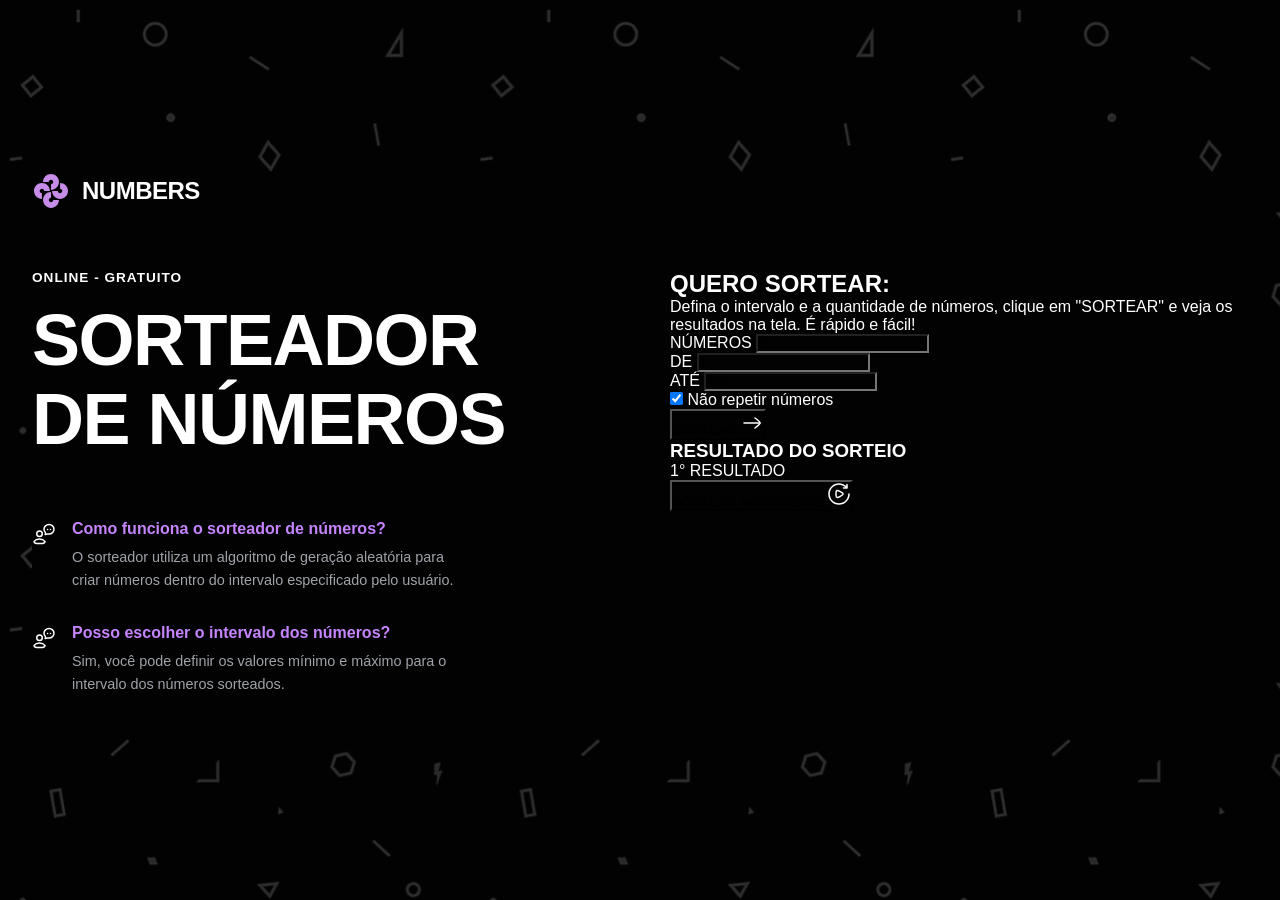
==== I am/index.html @ 416ec31e "HTML e um pouco de CSS" ====
<!DOCTYPE html>
<html lang="pt-BR">
<head>
    <meta charset="UTF-8">
    <meta name="viewport" content="width=device-width, initial-scale=1.0">
    <link rel="stylesheet" href="style.css">
    <title>Sorteador de Números</title>
</head>

<body>
    <div class="container-info">
        <header class="logo">
            <img src="img/logo.svg" alt="logo">
            <span>NUMBERS</span>
        </header>

        <main class="main-content">
            <section class="left-panel">
                <span class="subtitle">ONLINE - GRATUITO</span>
                <h1 class="title">SORTEADOR<br>DE NÚMEROS</h1>

                <div class="question">
                    <div class="question-item" id="as">
                        <div class="question-icon">
                            <img src="img/personQuestion.svg" alt="Ícone de pergunta">
                        </div>
                        <div class="question-text">
                            <h3>Como funciona o sorteador de números?</h3>
                            <p>O sorteador utiliza um algoritmo de geração aleatória para criar números dentro do intervalo especificado pelo usuário.</p>
                        </div>
                    </div>
                    <div class="question-item" id="what">
                        <div class="question-icon">
                            <img src="img/personQuestion.svg" alt="Ícone de pergunta">
                        </div>
                        <div class="question-text">
                            <h3>Posso escolher o intervalo dos números?</h3>
                            <p>Sim, você pode definir os valores mínimo e máximo para o intervalo dos números sorteados.</p>
                        </div>
                    </div>
                </div>
            </section>

            <section class="right-panel">
                <div class="container-panel">
                    <h2>QUERO SORTEAR:</h2>
                    <p>Defina o intervalo e a quantidade de números, clique em "SORTEAR" e veja os resultados na tela. É rápido e fácil!</p>

                    <div class="input-ground">
                        <div class="input-box">
                            <label>NÚMEROS</label>
                            <input type="number" id="qtd" value="2" min="1">
                        </div>
                        <div class="input-box">
                            <label>DE</label>
                            <input type="number" id="min" value="1" min="0">
                        </div>
                        <div class="input-box">
                            <label>ATÉ</label>
                            <input type="number" id="max" value="100" min="1">
                        </div>
                    </div>

                    <div class="option">
                        <label class="switch">
                            <input type="checkbox" id="no-repeat" checked="true">
                            <span class="slider"></span>
                        </label>
                        <span class="option-text">Não repetir números</span>
                    </div>

                    <button class="button-sortear">
                        SORTEAR
                        <img src="img/seta.svg" alt="Sortear">
                    </button>

                </div>

                <div class="container-result">
                    <h3 class="result-title">RESULTADO DO SORTEIO</h3>
                    <P class="result-subtitle">1° RESULTADO</P>

                    <div class="result-numbers" id="result-numbers">
                        <button class="again-button">
                           SORTEAR NOVAMENTE
                          <img src="img/again.svg" alt="Sortear Novamente">
                        </button>
                    </div>
                </div>
            </section>
        </main>
    </div>
</body>
</html>
---- I am/style.css ----
@import url(https://fonts.google.com/specimen/Sora?query=sora&specimen.preview.text=Whereas+recognition+of+the+inherent+dignity);
@import url(https://fonts.google.com/specimen/Roboto+Mono?query=roboto+mono);
@import url(https://fonts.google.com/specimen/Roboto+Flex?query=roboto+flex);

*{
    margin: 0;
    padding: 0;
    box-sizing: border-box;
    font-family: 'Sora', sans-serif;
    background-color: #020202;
}

body{
    background: url(img/linha.svg);
    background-size: cover;
    color: #FFFFFF; 
    min-height: 100vh;
    display: flex;
    justify-content: center;
    align-items: center;
    padding: 2rem;
}

.container{
    max-width: 1200px;
    width: 100%;
}  

/* ========================================= */
/* CABEÇALHO (LOGO) */
/* ========================================= */

.logo{
    display: flex;
    align-items: center;
    gap: 12px;
    margin-bottom: 60px;
}

.logo span{
    font-size: 1.5rem;
    font-weight: 900;
    letter-spacing: -0.5px;
}

/* ========================================= */
/* LOYOUT PRINCIPAL (DIVISÃO DE COLUNAS) */
/* ========================================= */

.main-content{
    display: flex;
    justify-content: space-between;
    gap: 60px;
    flex-wrap: wrap;
}

.left-panel, .right-panel{
    flex: 1;
    min-width: 320px;
}

/* ========================================= */
/* PAINEL ESQUERDO (TEXT E QUESTIONS) */
/* ========================================= */

.subtitle{
    color: linear-gradient(#C7C9CC 0%, #3D3D3D 100%);
    font-size: 0.85rem;
    font-weight: 600;
    letter-spacing: 1px;
    text-transform: uppercase;
    display: block;
    margin-bottom: 16px;
}

.title {
    font-size: 4.5rem;
    font-weight: 900;
    line-height: 1.1;
    letter-spacing: -1.5px;
    margin-bottom: 60px;
}

.question-item {
    display: flex;
    gap: 16px;
    margin-bottom: 32px;
}

.question-icon {
    margin-top: 2px;
}

.question-text h3 {
    color: #C684FF;
    font-size: 1rem;
    font-weight: 600;
    margin-bottom: 8px;
}

.question-text p {
    color: #9FA3A9;
    font-size: 0.9rem;
    line-height: 1.6;
    max-width: 400px;
}
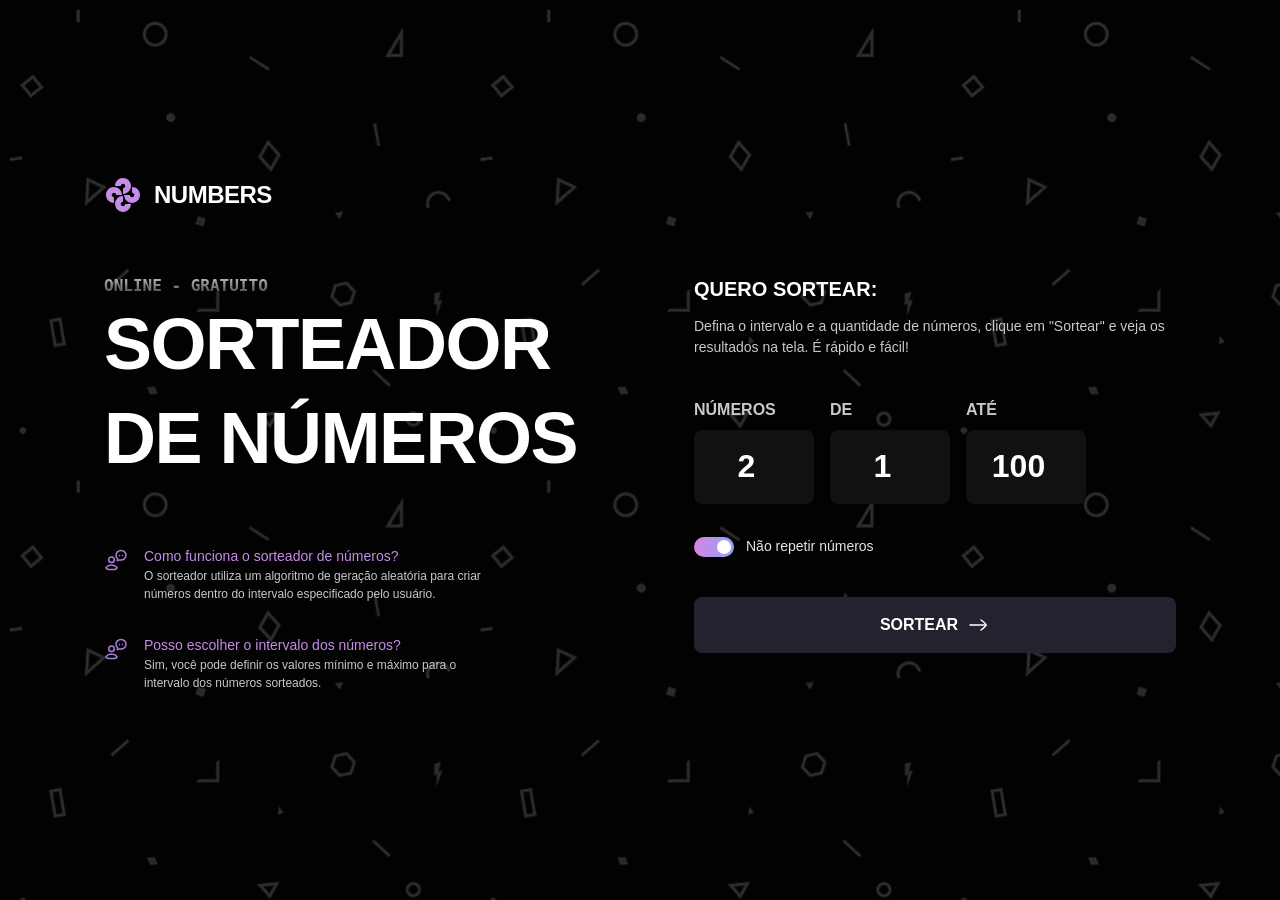
==== commit 96873e31: "Dia 09 de Março" ====
--- a/I am/index.html
+++ b/I am/index.html
@@ -42,9 +42,9 @@
             </section>
 
             <section class="right-panel">
-                <div class="container-panel">
+                <div class="container-form">
                     <h2>QUERO SORTEAR:</h2>
-                    <p>Defina o intervalo e a quantidade de números, clique em "SORTEAR" e veja os resultados na tela. É rápido e fácil!</p>
+                    <p>Defina o intervalo e a quantidade de números, clique em "Sortear" e veja os resultados na tela. É rápido e fácil!</p>
 
                     <div class="input-ground">
                         <div class="input-box">
@@ -90,5 +90,7 @@
             </section>
         </main>
     </div>
+
+    <script src="script.js"></script>
 </body>
 </html>
--- a/I am/style.css
+++ b/I am/style.css
@@ -1,3 +1,7 @@
+/* ========================================= */
+/* RESET E FONTES BÁSICAS */
+/* ========================================= */
+
 @import url(https://fonts.google.com/specimen/Sora?query=sora&specimen.preview.text=Whereas+recognition+of+the+inherent+dignity);
 @import url(https://fonts.google.com/specimen/Roboto+Mono?query=roboto+mono);
 @import url(https://fonts.google.com/specimen/Roboto+Flex?query=roboto+flex);
@@ -7,12 +11,12 @@
     padding: 0;
     box-sizing: border-box;
     font-family: 'Sora', sans-serif;
-    background-color: #020202;
 }
 
 body{
     background: url(img/linha.svg);
     background-size: cover;
+    background-color: #020202;
     color: #FFFFFF; 
     min-height: 100vh;
     display: flex;
@@ -50,13 +54,14 @@
 .main-content{
     display: flex;
     justify-content: space-between;
-    gap: 60px;
+    gap: 108px;
     flex-wrap: wrap;
 }
 
 .left-panel, .right-panel{
     flex: 1;
-    min-width: 320px;
+    max-width: 508px;
+    min-width: 482px;
 }
 
 /* ========================================= */
@@ -64,43 +69,377 @@
 /* ========================================= */
 
 .subtitle{
-    color: linear-gradient(#C7C9CC 0%, #3D3D3D 100%);
-    font-size: 0.85rem;
+    font-family: 'Roboto Mono', monospace;
+    background: linear-gradient(#C7C9CC 0%, #3D3D3D 100%);
+    -webkit-background-clip: text;
+    -webkit-text-fill-color: transparent;
+    font-size: 16px;
+    line-height: 150%;
+    font-weight: 700;
+    /* letter-spacing: 1px; */
+    text-transform: uppercase;
+    /* display: block; */
+    /* margin-bottom: 16px; */
+}
+
+.title {
+    font-size: 72px;
+    line-height: 130%;
+    font-weight: 800;
+    text-transform: uppercase;
+    letter-spacing: -1.5px;
+    margin-bottom: 60px;
+}
+
+.question-item {
+    font-family: 'Roboto Flex', sans-serif;
+    display: flex;
+    gap: 16px;
+    margin-bottom: 32px;
+}
+
+.question-icon {
+    margin-top: 2px;
+}
+
+.question-icon img {
+    width: 24px;
+    height: 24px;
+    /* Este filtro converte branco para o roxo #C58DE7 */
+    filter: invert(75%) sepia(45%) saturate(450%) hue-rotate(225deg) brightness(230%) contrast(95%);
+    opacity: 0.9;
+}
+
+.question-text h3 {
+    color: #C58DE7;
+    font-size: 14px;
+    line-height: 150%;
+    font-weight: 500;
+    text-transform: default;
+    /* margin-bottom: 8px; */
+}
+
+.question-text p {
+    color: #C7C9CC;
+    font-size: 12px;
+    line-height: 150%;
+    font-weight: 500;
+    text-transform: default;
+    max-width: 358px;
+}
+
+/* ========================================= */
+/* PAINEL DIREITO (FORMULÁRIO) */
+/* ========================================= */
+
+.container-form h2 {
+    font-family: 'Roboto Flex', sans-serif;
+    font-size: 20px;
+    font-weight: 700;
+    line-height: 150%;
+    text-transform: default;
+    margin-bottom: 12px;
+}
+
+.container-form p {
+    color: #C7C9CC;
+    font-size: 14px;
+    line-height: 150%;
+    font-weight: 500;
+    text-transform: default;
+    margin-bottom: 40px;
+    max-width: 482px;
+}
+
+.input-ground {
+    display: flex;
+    gap: 16px;
+    margin-bottom: 32px;
+}
+
+.input-box {
+    display: flex;
+    flex-direction: column;
+    gap: 8px;
+    flex: 1;
+    max-width: 120px;
+}
+
+.input-box label {
+    font-size: 16px;
+    font-weight: 700;
+    line-height: 150%;
+    color: #C7C9CC;
+}
+
+.input-box input {
+    background-color: #111012;
+    border: none;
+    color: #FFFFFF;
+    font-size: 32px;
+    font-weight: 700;
+    line-height: 130%;
+    text-transform: uppercase;
+    text-align: center;
+    padding: 16px 8px;
+    border-radius: 8px;
+    outline: none;
+    transition: background-color 0.2s ease;
+}
+
+.input-box input:focus {
+    background-color: #25252A;
+}
+
+/* Ocultar setas padrão dos inputs numéricos */
+.inout-box input[type=number]::-webkit-inner-spin-button,
+.input-box input[type=number]::-webkit-outer-spin-button {
+    -webkit-appearance: none;
+    margin: 0;
+}
+.input-box input[type=number] {
+    -moz-appearance: textfield;
+}
+
+/* ========================================= */
+/* SWITCH (NÃO REPETIR NÚMERO) E ANIMAÇÃO */
+/* ========================================= */
+
+.option {
+    display: flex;
+    align-items: center;
+    gap: 12px;
+    margin-bottom: 40px;
+}
+
+.switch {
+    position: relative;
+    display: inline-block;
+    width: 40px;
+    height: 20px;
+}
+
+.switch input {
+    opacity: 0;
+    width: 0;
+    height: 0;
+}
+
+.slider {
+    position: absolute;
+    cursor: pointer;
+    top: 0;
+    left: 0;
+    right: 0;
+    bottom: 0;
+    background-color: #3f3f46;
+    transition: 0.4s;
+    border-radius: 34px;
+}
+
+.slider:before {
+    position: absolute;
+    content: "";
+    height: 14px;
+    width: 14px;
+    left: 3px;
+    bottom: 3px;
+    background-color: white;
+    transition: 0.4s;
+    border-radius: 50%;
+}  
+
+input:checked + .slider {
+    background: linear-gradient(to right, #D586E0 0%, #91A1FA 98.93%);
+}
+
+input:checked + .slider:before {
+    transform: translateX(20px);
+}
+
+.option-text {
+    font-family: 'Roboto Flex', sans-serif;
+    font-size: 14px;
+    line-height: 150%;
+    font-weight: 500;
+    color: #E4E4E7;
+}
+
+/* ========================================= */
+/* BOTÃO DE SORTEAR (HOVER) */
+/* ========================================= */
+.button-sortear {
+    background-color: #24222E;
+    color: #FFFFFF;
+    border: none;
+    width: 100%;
+    max-width: 482px;
+    padding: 16px;
+    font-size: 16px;
+    font-weight: 700;
+    border-radius: 8px;
+    cursor: pointer;
+    display: flex;
+    justify-content: center;
+    align-items: center;
+    gap: 8px;
+    text-transform: uppercase;
+    transition: background-color 0.2s ease, transform 0.1s ease;
+}
+
+.button-sortear img,
+.button-sortear svg {
+    background: transparent;
+}
+
+.button-sortear:hover {
+    background-color: #3A3A45;
+    transform: translateY(-2px);
+}
+
+.button-sortear:active {
+    transform: scale(0.98);
+}
+
+/* ========================================= */
+/* RESPONSIVIDADE (CELULARES) */
+/* ========================================= */
+@media (max-width: 768px) {
+
+    .title {
+        font-size: 3rem;
+    }
+
+    .input-ground {
+        flex-direction: column;
+    }
+
+    .input-box {
+        max-width: 100%;
+    }
+}
+
+
+
+/* ========================================= */
+/* TELA DE RESULTADOS E ANIMAÇÃO */
+/* ========================================= */
+
+.container-result {
+    display: none;
+    flex-direction: column;
+    align-items: center;
+    justify-content: center;
+    text-align: center;
+    width: 100%;
+}
+
+.result-title {
+    font-size: 1.25rem;
+    font-weight: 700;
+    margin-bottom: 8px;
+    letter-spacing: 1px;
+}
+
+.result-subtitle {
+    color: #9FA3A9;
+    font-size: 0.95rem;
     font-weight: 600;
     letter-spacing: 1px;
+    margin-bottom: 60px;
+}
+
+.result-numbers {
+    display: flex;
+    justify-content: center;
+    flex-wrap: wrap;
+    gap: 30px;
+    /* font-size: 4.5rem; */
+    /* font-weight: 700; */
+    /* color: #C684FF; */
+    margin-bottom: 60px;
+    min-height: 120px;
+}
+
+.number-box {
+    position: relative;
+    display: flex;
+    justify-content: center;
+    align-items: center;
+    width: 100px;
+    height: 100px;
+}
+
+.bg-shape {
+    position: absolute;
+    width: 100%;
+    height: 100%;
+    background: linear-gradient(135deg, #D586E0 0%, #91A1FA 98.93%);
+    border-radius: 20%;
+    opacity: 0;
+    transform: scale(0) rotate(0deg);
+    animation: popShape 1.5s ease-in-out forwards;
+}
+
+.num-text {
+    position: relative;
+    font-size: 4.5rem;
+    font-weight: 700;
+    color: transparent;
+    transform: scale(0);
+    z-index: 2;
+    animation: popText 1.5s ease-in-out forwards;
+}
+
+.again-button {
+    background-color: #24222E;
+    color: #FFFFFF;
+    border: none;
+    width: 100%;
+    max-width: 482px;
+    padding: 16px;
+    font-size: 16px;
+    font-weight: 700;
+    border-radius: 8px;
+    cursor: pointer;
+    display: flex;
+    justify-content: center;
+    align-items: center;
+    gap: 8px;
     text-transform: uppercase;
-    display: block;
-    margin-bottom: 16px;
-}
-
-.title {
-    font-size: 4.5rem;
-    font-weight: 900;
-    line-height: 1.1;
-    letter-spacing: -1.5px;
-    margin-bottom: 60px;
-}
-
-.question-item {
-    display: flex;
-    gap: 16px;
-    margin-bottom: 32px;
-}
-
-.question-icon {
-    margin-top: 2px;
-}
-
-.question-text h3 {
-    color: #C684FF;
-    font-size: 1rem;
-    font-weight: 600;
-    margin-bottom: 8px;
-}
-
-.question-text p {
-    color: #9FA3A9;
-    font-size: 0.9rem;
-    line-height: 1.6;
-    max-width: 400px;
+    transition: background-color 0.3s ease, transform 0.1s ease;
+
+    opacity: 0;
+    transform: translateY(20px);
+}
+
+.again-button:hover {
+    background-color: #3A3A45;
+}
+
+.again-button.show {
+    animation: fadeInUp 0.5s ease forwards;
+}
+
+/* --- KEYFRAMES (As regras da animação quadro a quadro) --- */
+
+/* Animação do fundo roxo: aparece girando, fica, depois some encolhendo */
+@keyframes popShape {
+    0% { opacity: 0; transform: scale(0) rotate(0deg); }
+    20% { opacity: 1; transform: scale(1) rotate(45deg); }
+    80% { opacity: 1; transform: scale(1) rotate(45deg); }
+    100% { opacity: 0; transform: scale(0) rotate(90deg); }
+}
+
+/* Animação do número: aparece preto (cor do fundo), depois fica roxo */
+@keyframes popText {
+    0% { color: transparent; transform: scale(0); }
+    20% { color: #0B0B0C; transform: scale(1); } /* Cor escura do body, parece "vazado" */
+    80% { color: #0B0B0C; transform: scale(1); }
+    100% { color: #C684FF; transform: scale(1); } /* Fica roxo no final */
+}
+
+/* Animação de entrada do botão final */
+@keyframes fadeInUp {
+    to { opacity: 1; transform: translateY(0); }
 }
